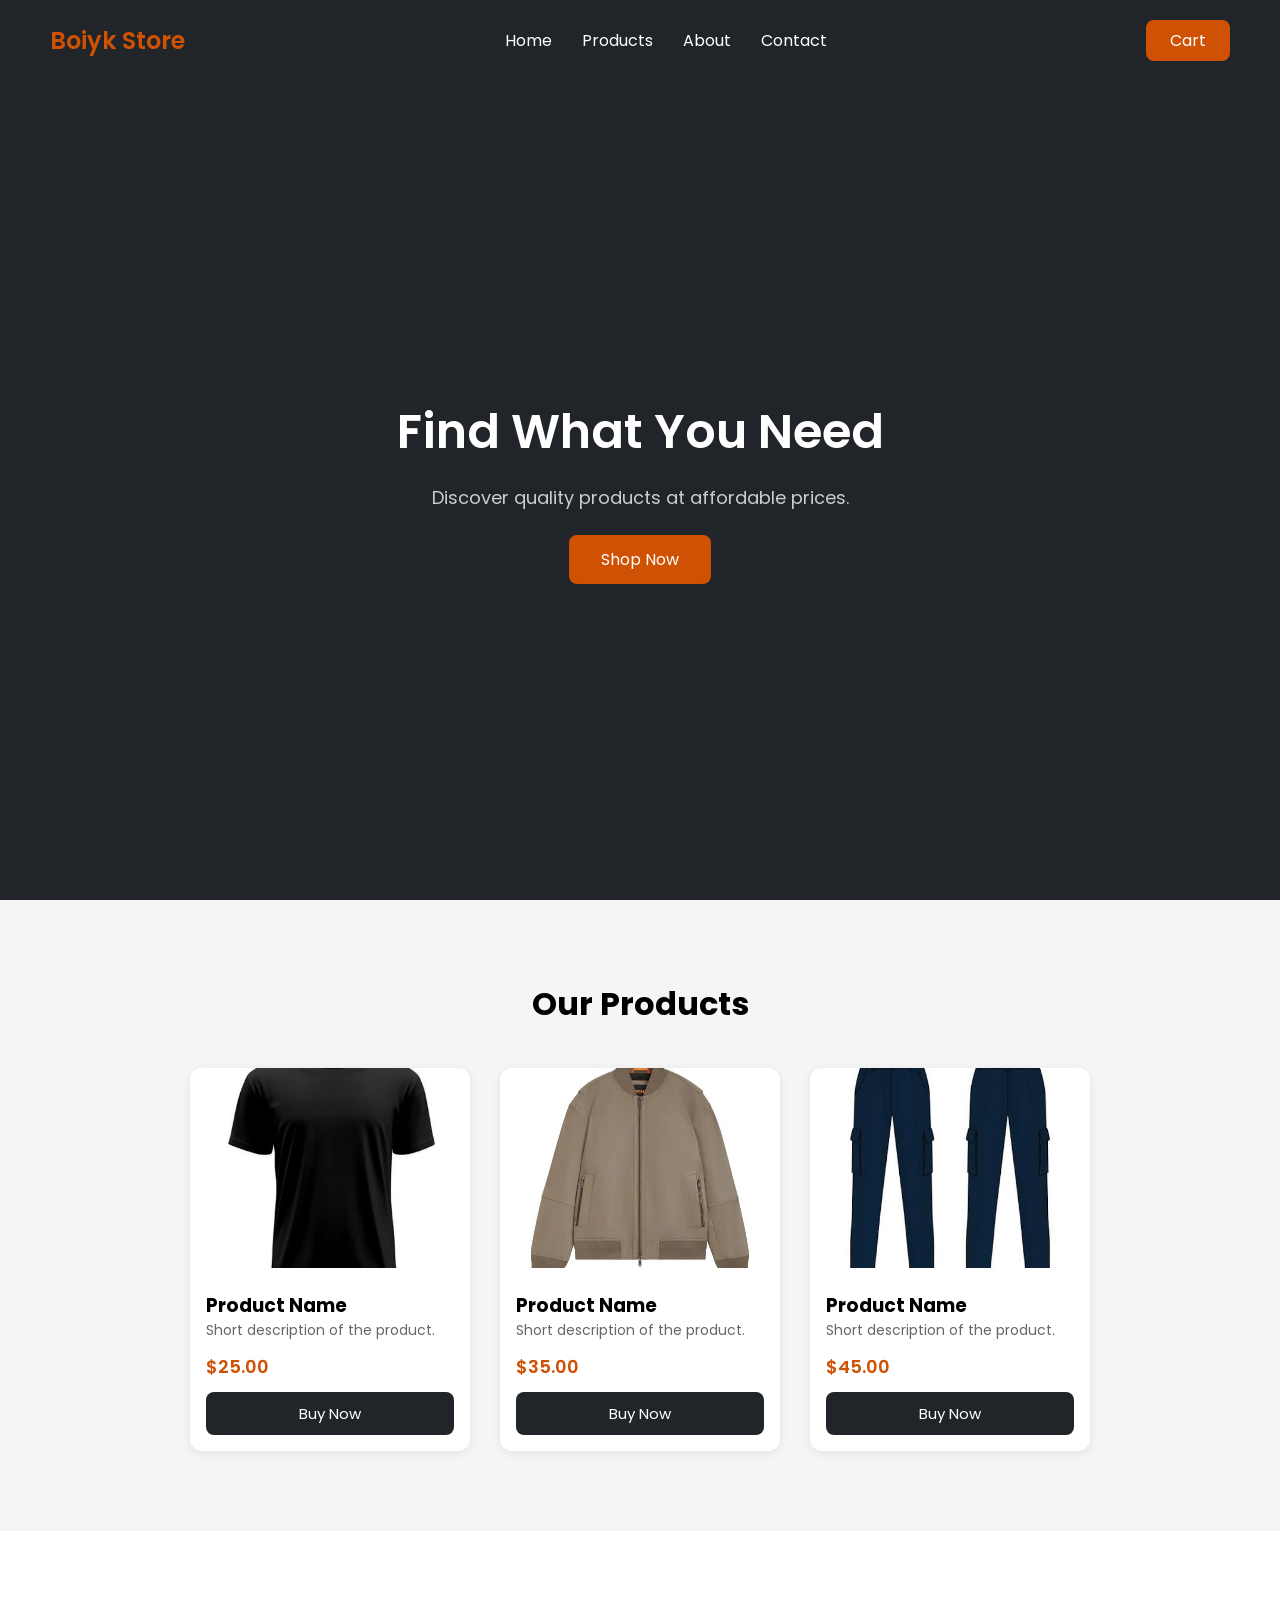
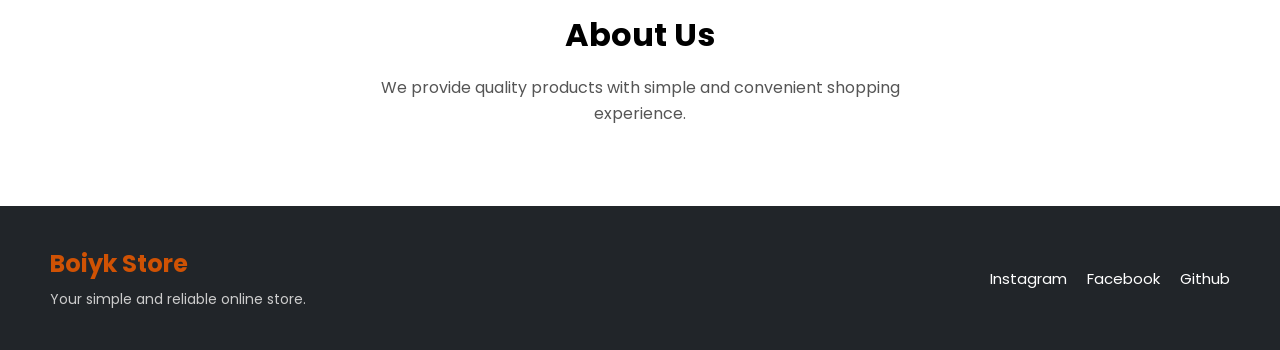
==== index.html @ cf1db9c2 "sesi #1 membuat struktur dasar" ====
<!DOCTYPE html>
<html lang="en">

<head>
    <meta charset="UTF-8">
    <meta name="viewport" content="width=device-width, initial-scale=1.0">

    <title>Boiyk Store</title>

    <link rel="stylesheet" href="style.css">
</head>

<body>

    <!-- Navigation -->
    <nav class="navbar">

        <h2>Boiyk Store</h2>

        <ul>
            <li><a href="#home">Home</a></li>
            <li><a href="#products">Products</a></li>
            <li><a href="#about">About</a></li>
            <li><a href="#contact">Contact</a></li>
        </ul>

        <button class="cart-btn">
            Cart
        </button>

    </nav>


    <!-- Hero -->
    <main id="home">

        <section class="hero">

            <div class="hero-content">

                <h1>Find What You Need</h1>

                <p>
                    Discover quality products at affordable prices.
                </p>

                <button class="shop-btn">
                    Shop Now
                </button>

            </div>

        </section>


        <!-- Products -->
        <section id="products" class="products">

            <h2>Our Products</h2>

            <div class="product-container">

                <article class="product-card">

                    <img src="product-1.jpg" alt="Product Name">

                    <div class="product-info">

                        <h3>Product Name</h3>

                        <p class="description">
                            Short description of the product.
                        </p>

                        <p class="price">
                            $25.00
                        </p>

                        <button class="buy-btn">
                            Buy Now
                        </button>

                    </div>

                </article>


                <article class="product-card">

                    <img src="product-2.jpg" alt="Product Name">

                    <div class="product-info">

                        <h3>Product Name</h3>

                        <p class="description">
                            Short description of the product.
                        </p>

                        <p class="price">
                            $35.00
                        </p>

                        <button class="buy-btn">
                            Buy Now
                        </button>

                    </div>

                </article>


                <article class="product-card">

                    <img src="product-3.jpg" alt="Product Name">

                    <div class="product-info">

                        <h3>Product Name</h3>

                        <p class="description">
                            Short description of the product.
                        </p>

                        <p class="price">
                            $45.00
                        </p>

                        <button class="buy-btn">
                            Buy Now
                        </button>

                    </div>

                </article>

            </div>

        </section>


        <!-- About -->
        <section id="about" class="about">

            <h2>About Us</h2>

            <p>
                We provide quality products with simple and
                convenient shopping experience.
            </p>

        </section>

    </main>


    <!-- Footer -->
    <footer id="contact">

        <div class="footer-content">

            <h2>Boiyk Store</h2>

            <p>
                Your simple and reliable online store.
            </p>

        </div>

        <div class="footer-links">

            <a href="#">Instagram</a>
            <a href="#">Facebook</a>
            <a href="#">Github</a>

        </div>

    </footer>

</body>

</html>
---- style.css ----
@import url('https://fonts.googleapis.com/css2?family=Poppins:wght@300;400;500;600;700&display=swap');

:root {
    --brand-color: #cf5204;
    --brand-hover: #e96504;
    --dark: #212529;
}

* {
    margin: 0;
    padding: 0;
    box-sizing: border-box;
    font-family: 'Poppins', sans-serif;
}

body {
    height: 100vh;
    padding-top: 80px;
    background: #F5F5F5;
}

.navbar {
    position: fixed;
    top: 0;
    left: 0;
    width: 100%;

    height: 80px;
    padding: 0 50px;

    display: flex;
    align-items: center;
    justify-content: space-between;

    background: var(--dark);
    z-index: 1000;
}

.navbar h2 {
    color: var(--brand-color);
    font-size: 24px;
    font-weight: 600;
}

.navbar ul {
    display: flex;
    list-style: none;
    gap: 30px;
}

.navbar ul li a {
    text-decoration: none;
    color: #ffffff;
    font-size: 16px;
    transition: color 0.3s ease;
}

.navbar ul li a:hover {
    color: var(--brand-hover);
}

.cart-btn {
    background: var(--brand-color);
    color: #ffffff;

    border: none;
    border-radius: 8px;

    padding: 8px 24px;

    font-size: 16px;
    cursor: pointer;

    transition: background-color 0.2s ease;
}

.cart-btn:hover {
    background: var(--brand-hover);
}

.hero {
    height: calc(100vh - 80px);
    display: flex;
    align-items: center;
    justify-content: center;
    text-align: center;
    background: var(--dark);
    color: #ffffff;
}

.hero-content h1 {
    font-size: 48px;
    font-weight: 600;
    margin-bottom: 16px;
}

.hero-content p {
    font-size: 18px;
    color: #cccccc;
    margin-bottom: 24px;
}

.shop-btn {
    background: var(--brand-color);
    color: #ffffff;
    border: none;
    border-radius: 8px;
    padding: 12px 32px;
    font-size: 16px;
    cursor: pointer;
    transition: background-color 0.2s ease;
}

.shop-btn:hover {
    background: var(--brand-hover);
}

.products {
    padding: 80px 50px;
    text-align: center;
}

.products h2 {
    font-size: 32px;
    margin-bottom: 40px;
}

.product-container {
    display: flex;
    flex-wrap: wrap;
    justify-content: center;
    gap: 30px;
}

.product-card {
    width: 280px;
    background: #ffffff;
    border-radius: 12px;
    overflow: hidden;
    text-align: left;
    box-shadow: 0 2px 10px rgba(0, 0, 0, 0.08);
    transition: transform 0.2s ease;
}

.product-card img {
    width: 100%;
    height: 200px;
    object-fit: cover;
}

.product-info {
    padding: 16px;
}

.product-info .description {
    font-size: 14px;
    color: #666666;
    margin-bottom: 12px;
}

.product-card:hover {
    transform: translateY(-6px);
}

.product-info .price {
    font-size: 18px;
    font-weight: 600;
    color: var(--brand-color);
    margin-bottom: 12px;
}

.buy-btn {
    width: 100%;
    background: var(--dark);
    color: #ffffff;
    border: none;
    border-radius: 8px;
    padding: 10px;
    font-size: 15px;
    cursor: pointer;
    transition: background-color 0.2s ease;
}

.buy-btn:hover {
    background: var(--brand-color);
}

.about {
    background: #ffffff;
    text-align: center;
    padding: 80px 50px;
}

.about h2 {
    font-size: 32px;
    margin-bottom: 16px;
}

.about p {
    max-width: 600px;
    margin: 0 auto;
    line-height: 1.6;
    color: #555555;
}

footer {
    display: flex;
    align-items: center;
    justify-content: space-between;
    padding: 40px 50px;
    background: var(--dark);
    color: #ffffff;
}

.footer-content h2 {
    color: var(--brand-color);
    margin-bottom: 8px;
}

.footer-content p {
    color: #cccccc;
    font-size: 14px;
}

.footer-links {
    display: flex;
    gap: 20px;
}

.footer-links a {
    color: #ffffff;
    text-decoration: none;
    font-size: 15px;
    transition: color 0.2s ease;
}

.footer-links a:hover {
    color: var(--brand-color);
}
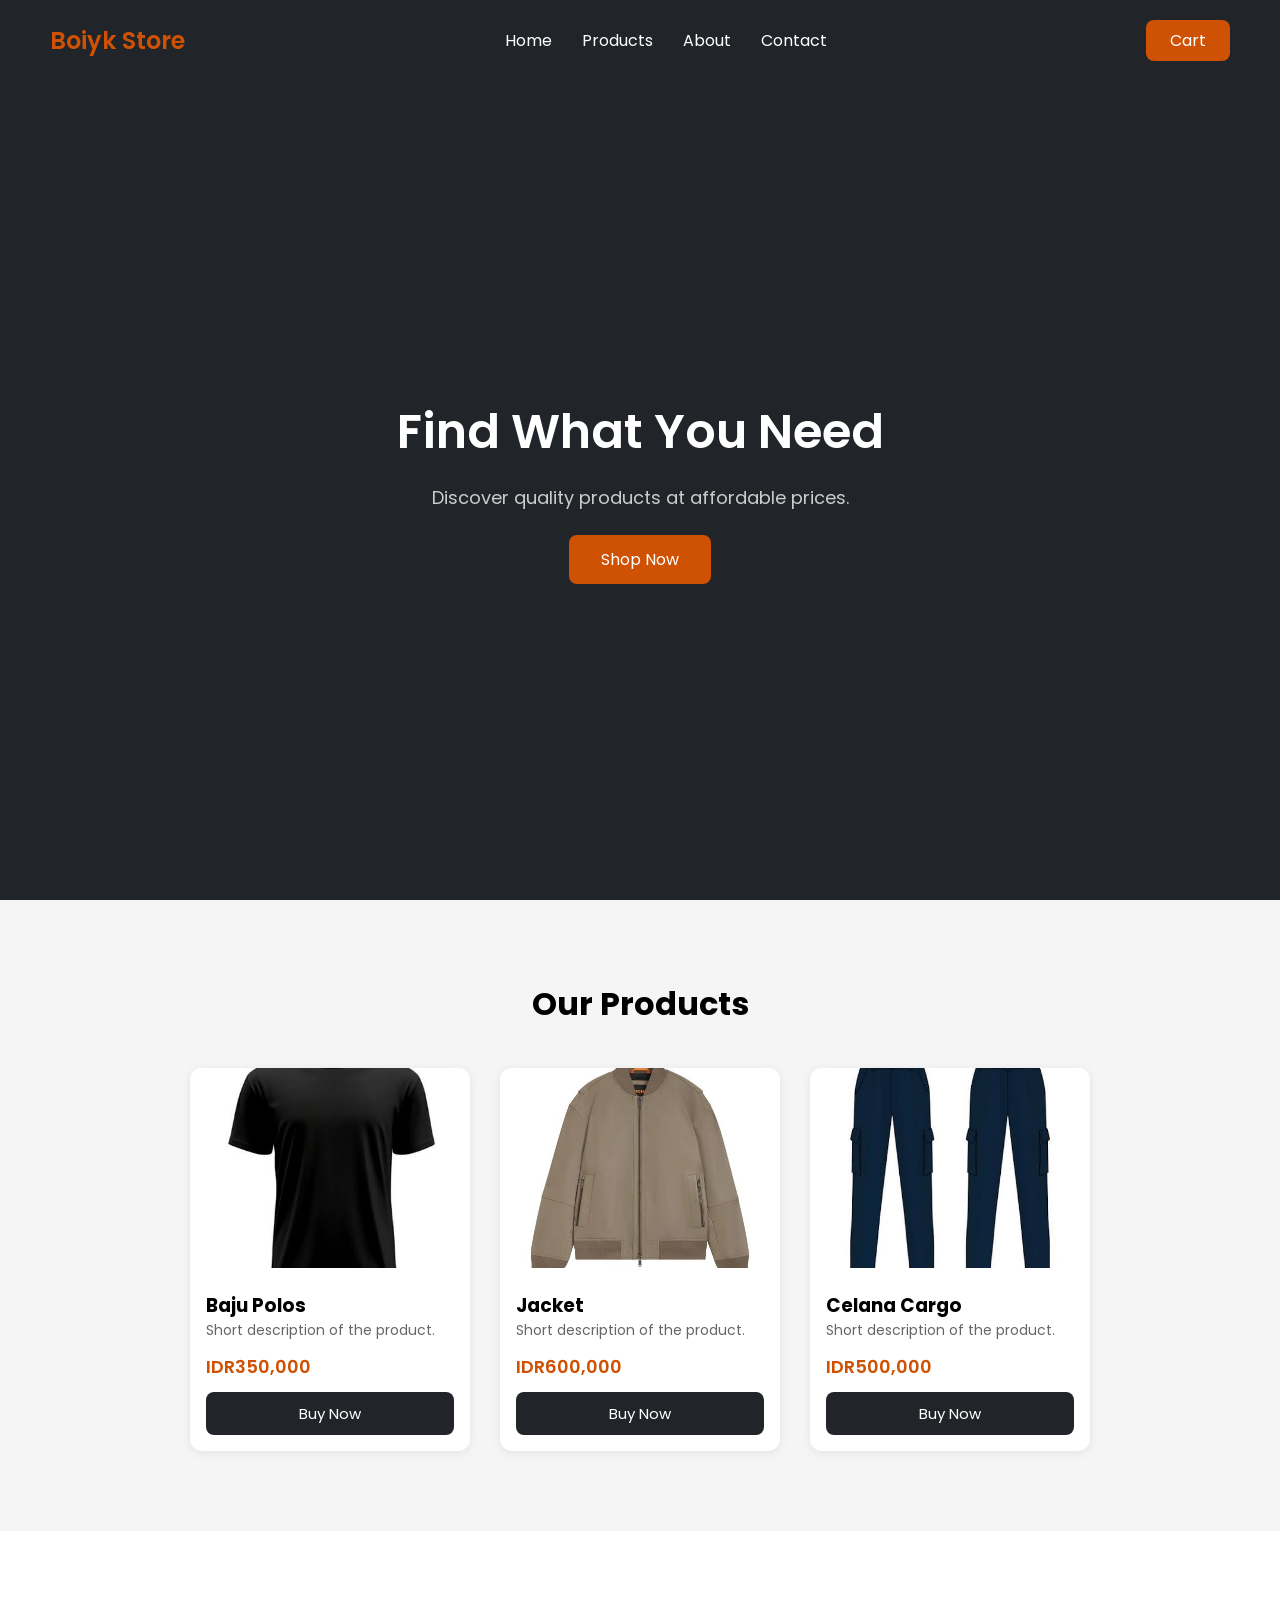
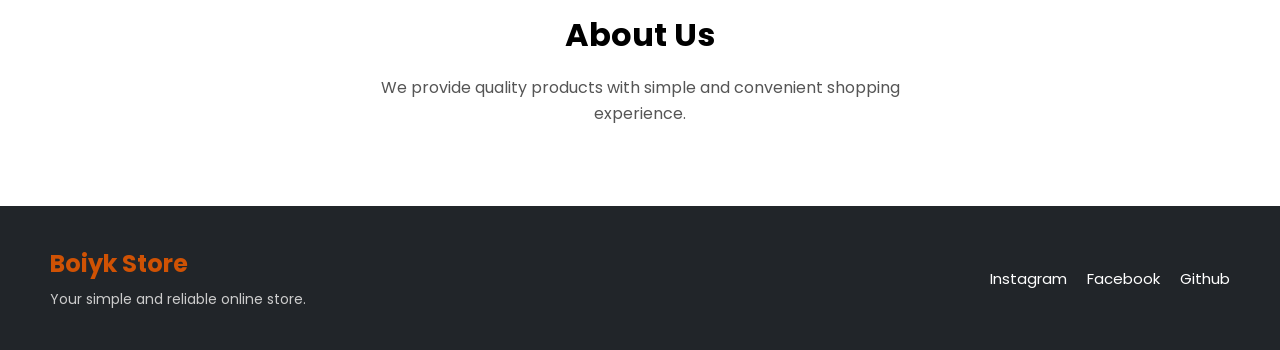
==== commit e2506cbf: "menambahkan responsive code" ====
--- a/index.html
+++ b/index.html
@@ -62,18 +62,18 @@
 
                 <article class="product-card">
 
-                    <img src="product-1.jpg" alt="Product Name">
+                    <img src="product-1.jpg" alt="Baju">
 
                     <div class="product-info">
 
-                        <h3>Product Name</h3>
+                        <h3>Baju Polos</h3>
 
                         <p class="description">
                             Short description of the product.
                         </p>
 
                         <p class="price">
-                            $25.00
+                            IDR350,000
                         </p>
 
                         <button class="buy-btn">
@@ -87,18 +87,18 @@
 
                 <article class="product-card">
 
-                    <img src="product-2.jpg" alt="Product Name">
+                    <img src="product-2.jpg" alt="Jacket">
 
                     <div class="product-info">
 
-                        <h3>Product Name</h3>
+                        <h3>Jacket</h3>
 
                         <p class="description">
                             Short description of the product.
                         </p>
 
                         <p class="price">
-                            $35.00
+                            IDR600,000
                         </p>
 
                         <button class="buy-btn">
@@ -112,18 +112,18 @@
 
                 <article class="product-card">
 
-                    <img src="product-3.jpg" alt="Product Name">
+                    <img src="product-3.jpg" alt="Celana">
 
                     <div class="product-info">
 
-                        <h3>Product Name</h3>
+                        <h3>Celana Cargo</h3>
 
                         <p class="description">
                             Short description of the product.
                         </p>
 
                         <p class="price">
-                            $45.00
+                            IDR500,000
                         </p>
 
                         <button class="buy-btn">
--- a/style.css
+++ b/style.css
@@ -4,6 +4,12 @@
     --brand-color: #cf5204;
     --brand-hover: #e96504;
     --dark: #212529;
+}
+
+a:focus-visible,
+button:focus-visible {
+    outline: 2px solid var(--brand-color);
+    outline-offset: 2px;
 }
 
 * {
@@ -236,4 +242,45 @@
 
 .footer-links a:hover {
     color: var(--brand-color);
+}
+
+@media (max-width: 768px) {
+
+    .navbar {
+        padding: 0 20px;
+    }
+
+    .navbar ul {
+        display: none;
+    }
+
+    .hero-content h1 {
+        font-size: 32px;
+    }
+
+    .hero-content p {
+        font-size: 16px;
+    }
+
+    .products,
+    .about {
+        padding: 50px 20px;
+    }
+
+    .product-card {
+        width: 100%;
+        max-width: 320px;
+    }
+
+    footer {
+        flex-direction: column;
+        gap: 20px;
+        text-align: center;
+        padding: 40px 20px;
+    }
+
+    .footer-links {
+        justify-content: center;
+    }
+
 }
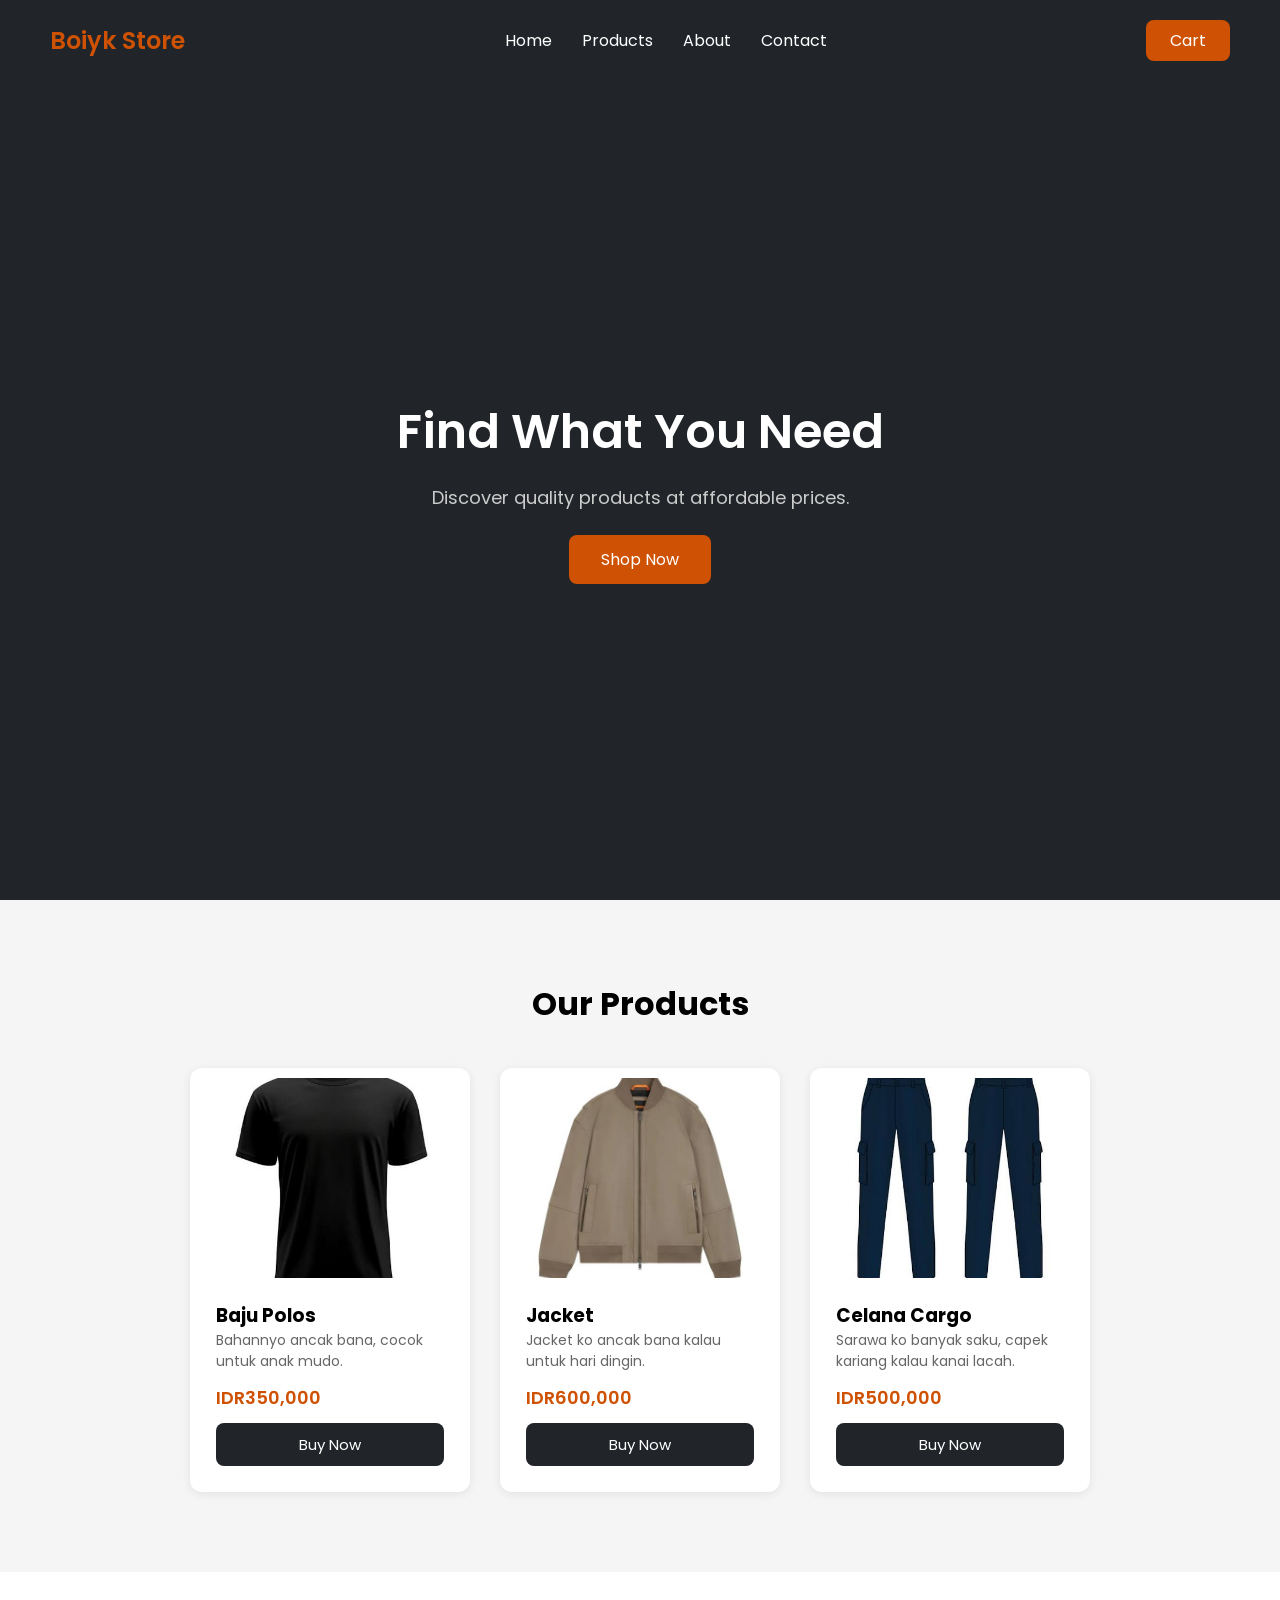
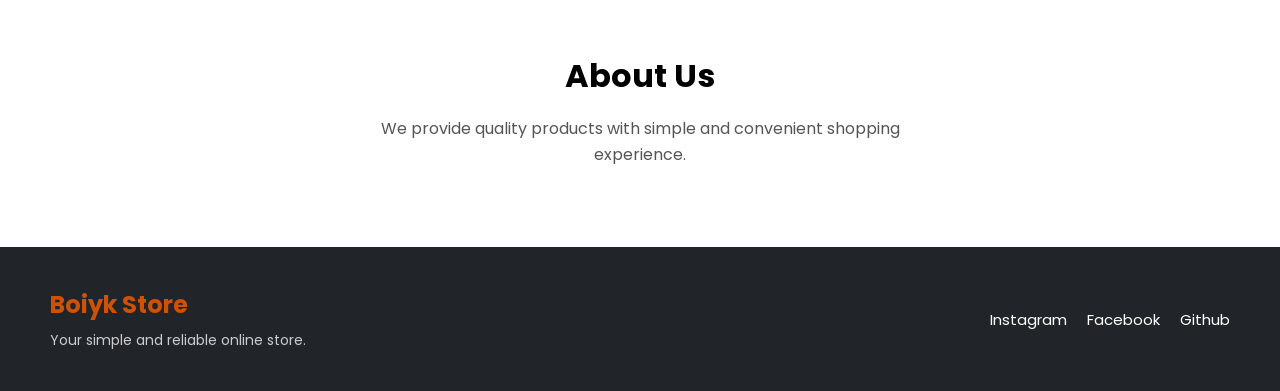
==== commit 758a7830: "Add product detail, cart and checkout pages" ====
--- a/index.html
+++ b/index.html
@@ -24,9 +24,11 @@
             <li><a href="#contact">Contact</a></li>
         </ul>
 
-        <button class="cart-btn">
-            Cart
-        </button>
+        <a href="cart.html">
+            <button class="cart-btn">
+                Cart
+            </button>
+        </a>
 
     </nav>
 
@@ -62,23 +64,27 @@
 
                 <article class="product-card">
 
-                    <img src="product-1.jpg" alt="Baju">
+                    <a href="product-1.html">
+                        <img src="product-1.jpg" alt="Baju">
+                    </a>
 
                     <div class="product-info">
 
                         <h3>Baju Polos</h3>
 
                         <p class="description">
-                            Short description of the product.
+                            Bahannyo ancak bana, cocok untuk anak mudo.
                         </p>
 
                         <p class="price">
                             IDR350,000
                         </p>
 
-                        <button class="buy-btn">
-                            Buy Now
-                        </button>
+                        <a href="product-1.html">
+                            <button class="buy-btn">
+                                Buy Now
+                            </button>
+                        </a>
 
                     </div>
 
@@ -87,23 +93,27 @@
 
                 <article class="product-card">
 
-                    <img src="product-2.jpg" alt="Jacket">
+                    <a href="product-2.html">
+                        <img src="product-2.jpg" alt="Jacket">
+                    </a>
 
                     <div class="product-info">
 
                         <h3>Jacket</h3>
 
                         <p class="description">
-                            Short description of the product.
+                            Jacket ko ancak bana kalau untuk hari dingin.
                         </p>
 
                         <p class="price">
                             IDR600,000
                         </p>
 
-                        <button class="buy-btn">
-                            Buy Now
-                        </button>
+                        <a href="product-2.html">
+                            <button class="buy-btn">
+                                Buy Now
+                            </button>
+                        </a>
 
                     </div>
 
@@ -112,23 +122,27 @@
 
                 <article class="product-card">
 
-                    <img src="product-3.jpg" alt="Celana">
+                    <a href="product-3.html">
+                        <img src="product-3.jpg" alt="Celana">
+                    </a>
 
                     <div class="product-info">
 
                         <h3>Celana Cargo</h3>
 
                         <p class="description">
-                            Short description of the product.
+                            Sarawa ko banyak saku, capek kariang kalau kanai lacah.
                         </p>
 
                         <p class="price">
                             IDR500,000
                         </p>
 
-                        <button class="buy-btn">
-                            Buy Now
-                        </button>
+                        <a href="product-3.html">
+                            <button class="buy-btn">
+                                Buy Now
+                            </button>
+                        </a>
 
                     </div>
 
--- a/style.css
+++ b/style.css
@@ -1,4 +1,8 @@
 @import url('https://fonts.googleapis.com/css2?family=Poppins:wght@300;400;500;600;700&display=swap');
+
+html {
+    overflow-y: scroll;
+}
 
 :root {
     --brand-color: #cf5204;
@@ -20,9 +24,15 @@
 }
 
 body {
-    height: 100vh;
+    min-height: 100vh;
+    display: flex;
+    flex-direction: column;
     padding-top: 80px;
     background: #F5F5F5;
+}
+
+main {
+    flex: 1;
 }
 
 .navbar {
@@ -140,6 +150,7 @@
 
 .product-card {
     width: 280px;
+    padding: 10px;
     background: #ffffff;
     border-radius: 12px;
     overflow: hidden;
@@ -148,10 +159,16 @@
     transition: transform 0.2s ease;
 }
 
+.product-card:hover {
+    box-shadow: 0 2px 10px rgba(207, 82, 4, 0.5);
+    background: rgb(207, 82, 4, 0.1);
+}
+
 .product-card img {
     width: 100%;
     height: 200px;
     object-fit: cover;
+    border-radius: 12px;
 }
 
 .product-info {
@@ -191,6 +208,380 @@
     background: var(--brand-color);
 }
 
+.product-detail {
+    padding: 60px 50px;
+    max-width: 1100px;
+    margin: 0 auto;
+}
+
+.back-link {
+    display: inline-block;
+    color: #666666;
+    text-decoration: none;
+    font-size: 14px;
+    margin-bottom: 30px;
+    transition: color 0.2s ease;
+}
+
+.back-link:hover {
+    color: var(--brand-color);
+}
+
+.detail-container {
+    display: flex;
+    gap: 50px;
+    flex-wrap: wrap;
+}
+
+.detail-image {
+    flex: 1;
+    min-width: 280px;
+}
+
+.detail-image img {
+    width: 100%;
+    border-radius: 12px;
+    box-shadow: 0 2px 10px rgba(0, 0, 0, 0.08);
+}
+
+.detail-info {
+    flex: 1;
+    min-width: 280px;
+}
+
+.detail-info h1 {
+    font-size: 32px;
+    margin-bottom: 12px;
+}
+
+.detail-info .price {
+    font-size: 24px;
+    font-weight: 600;
+    color: var(--brand-color);
+    margin-bottom: 20px;
+}
+
+.detail-info .description {
+    font-size: 15px;
+    color: #666666;
+    line-height: 1.7;
+    margin-bottom: 30px;
+}
+
+.qty-selector {
+    margin-bottom: 24px;
+}
+
+.qty-selector label {
+    display: block;
+    font-size: 14px;
+    color: #666666;
+    margin-bottom: 8px;
+}
+
+.qty-controls {
+    display: flex;
+    align-items: center;
+    width: fit-content;
+    border: 1px solid #dddddd;
+    border-radius: 8px;
+    overflow: hidden;
+}
+
+.qty-btn {
+    background: #f5f5f5;
+    border: none;
+    width: 36px;
+    height: 36px;
+    font-size: 16px;
+    cursor: pointer;
+}
+
+.qty-btn:hover {
+    background: #e5e5e5;
+}
+
+.qty-controls input {
+    width: 48px;
+    height: 36px;
+    border: none;
+    border-left: 1px solid #dddddd;
+    border-right: 1px solid #dddddd;
+    text-align: center;
+    font-size: 15px;
+}
+
+.add-to-cart-btn {
+    width: auto;
+    padding: 12px 40px;
+}
+
+@media (max-width: 768px) {
+    .product-detail {
+        padding: 40px 20px;
+    }
+}
+
+.cart-section {
+    padding: 60px 50px;
+    max-width: 1100px;
+    margin: 0 auto;
+}
+
+.cart-section h1 {
+    font-size: 32px;
+    margin-bottom: 40px;
+}
+
+.cart-container {
+    display: flex;
+    gap: 40px;
+    align-items: flex-start;
+    flex-wrap: wrap;
+}
+
+.cart-items {
+    flex: 2;
+    min-width: 320px;
+    display: flex;
+    flex-direction: column;
+    gap: 16px;
+}
+
+.cart-item {
+    display: flex;
+    align-items: center;
+    gap: 16px;
+    background: #ffffff;
+    border-radius: 12px;
+    padding: 16px;
+    box-shadow: 0 2px 10px rgba(0, 0, 0, 0.08);
+}
+
+.cart-item img {
+    width: 70px;
+    height: 70px;
+    object-fit: cover;
+    border-radius: 8px;
+}
+
+.cart-item-info {
+    flex: 1;
+}
+
+.cart-item-info h3 {
+    font-size: 16px;
+    margin-bottom: 4px;
+}
+
+.cart-item-info .price {
+    font-size: 14px;
+    color: #666666;
+}
+
+.cart-item .qty-controls {
+    width: fit-content;
+}
+
+.cart-item .qty-controls input {
+    width: 40px;
+}
+
+.item-subtotal {
+    font-weight: 600;
+    color: var(--brand-color);
+    min-width: 110px;
+    text-align: right;
+}
+
+.remove-btn {
+    background: none;
+    border: none;
+    font-size: 22px;
+    color: #999999;
+    cursor: pointer;
+    line-height: 1;
+    padding: 4px 8px;
+}
+
+.remove-btn:hover {
+    color: var(--brand-color);
+}
+
+.cart-summary {
+    flex: 1;
+    min-width: 260px;
+    background: #ffffff;
+    border-radius: 12px;
+    padding: 24px;
+    box-shadow: 0 2px 10px rgba(0, 0, 0, 0.08);
+}
+
+.cart-summary h2 {
+    font-size: 20px;
+    margin-bottom: 20px;
+}
+
+.summary-row {
+    display: flex;
+    justify-content: space-between;
+    font-size: 15px;
+    color: #666666;
+    margin-bottom: 12px;
+}
+
+.summary-total {
+    font-size: 18px;
+    font-weight: 600;
+    color: var(--dark);
+    border-top: 1px solid #eeeeee;
+    padding-top: 12px;
+    margin-top: 12px;
+}
+
+.checkout-btn {
+    width: 100%;
+    margin-top: 12px;
+}
+
+@media (max-width: 768px) {
+    .cart-section {
+        padding: 40px 20px;
+    }
+
+    .cart-item {
+        flex-wrap: wrap;
+    }
+
+    .item-subtotal {
+        text-align: left;
+    }
+}
+
+.checkout-section {
+    padding: 60px 50px;
+    max-width: 1100px;
+    margin: 0 auto;
+}
+
+.checkout-section h1 {
+    font-size: 32px;
+    margin-bottom: 40px;
+}
+
+.checkout-container {
+    display: flex;
+    gap: 40px;
+    align-items: flex-start;
+    flex-wrap: wrap;
+}
+
+.checkout-form {
+    flex: 2;
+    min-width: 320px;
+    background: #ffffff;
+    border-radius: 12px;
+    padding: 24px;
+    box-shadow: 0 2px 10px rgba(0, 0, 0, 0.08);
+}
+
+.checkout-form h2 {
+    font-size: 18px;
+    margin-bottom: 16px;
+}
+
+.checkout-form h2:not(:first-child) {
+    margin-top: 24px;
+}
+
+.form-group {
+    margin-bottom: 16px;
+}
+
+.form-row {
+    display: flex;
+    gap: 16px;
+}
+
+.form-row .form-group {
+    flex: 1;
+}
+
+.form-group label {
+    display: block;
+    font-size: 14px;
+    color: #666666;
+    margin-bottom: 6px;
+}
+
+.form-group input,
+.form-group textarea {
+    width: 100%;
+    padding: 10px 12px;
+    border: 1px solid #dddddd;
+    border-radius: 8px;
+    font-size: 14px;
+}
+
+.form-group input:focus,
+.form-group textarea:focus {
+    outline: 2px solid var(--brand-color);
+    outline-offset: 1px;
+}
+
+.payment-options {
+    display: flex;
+    flex-direction: column;
+    gap: 10px;
+}
+
+.payment-option {
+    display: flex;
+    align-items: center;
+    gap: 8px;
+    font-size: 14px;
+    color: #444444;
+    cursor: pointer;
+}
+
+.checkout-summary {
+    flex: 1;
+    min-width: 260px;
+    background: #ffffff;
+    border-radius: 12px;
+    padding: 24px;
+    box-shadow: 0 2px 10px rgba(0, 0, 0, 0.08);
+}
+
+.checkout-summary h2 {
+    font-size: 20px;
+    margin-bottom: 20px;
+}
+
+.summary-item {
+    display: flex;
+    justify-content: space-between;
+    font-size: 14px;
+    color: #666666;
+    margin-bottom: 10px;
+}
+
+.place-order-btn {
+    width: 100%;
+    margin-top: 12px;
+}
+
+@media (max-width: 768px) {
+    .checkout-section {
+        padding: 40px 20px;
+    }
+
+    .form-row {
+        flex-direction: column;
+        gap: 0;
+    }
+}
+
 .about {
     background: #ffffff;
     text-align: center;
